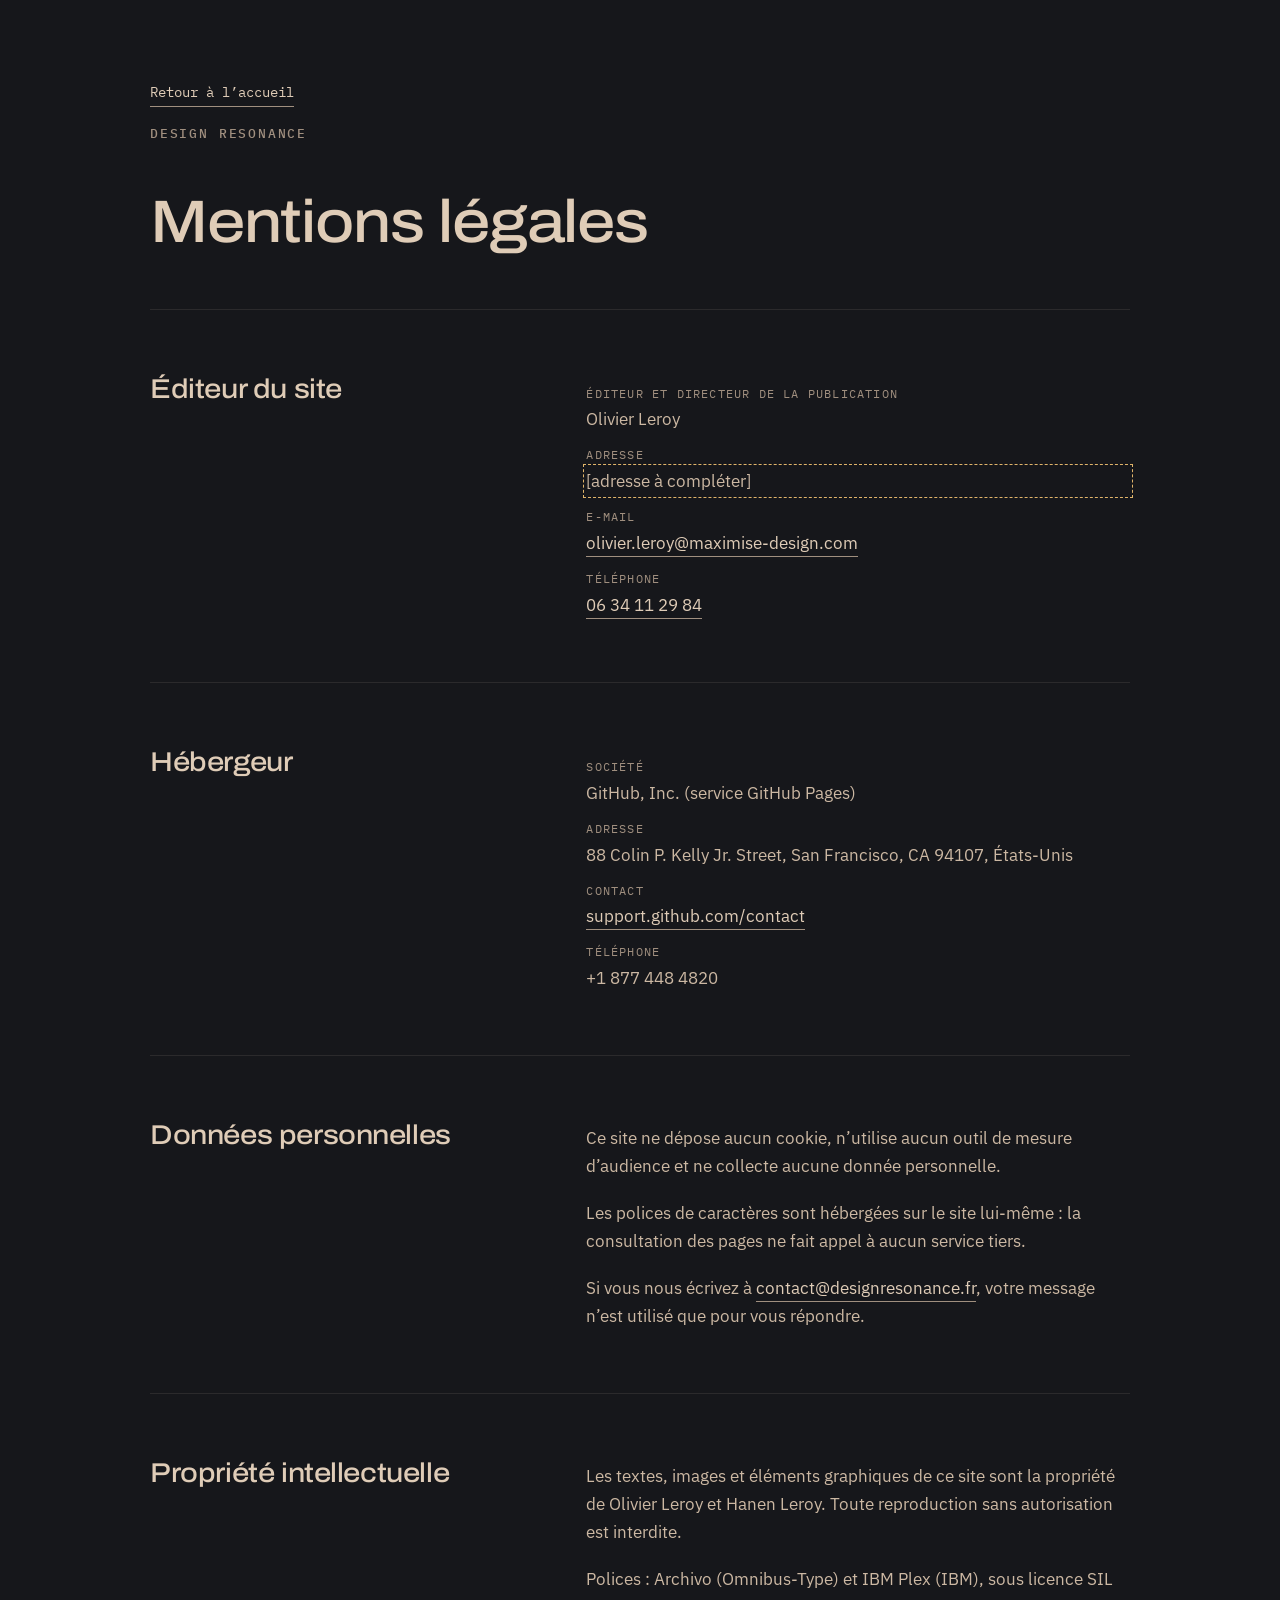
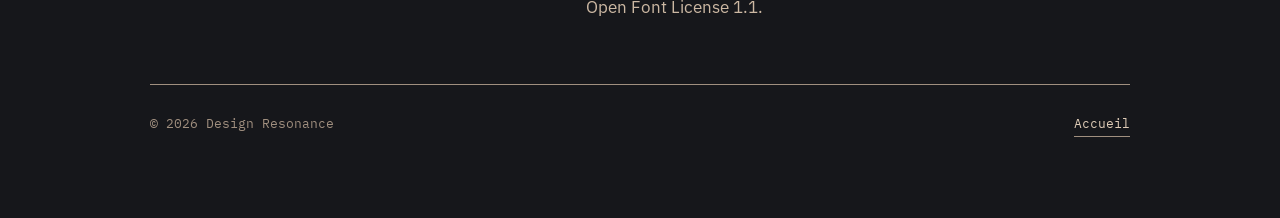
==== mentions-legales.html @ 807eea9f "Première version du site" ====
<!DOCTYPE html>
<html lang="fr">

<head>
  <meta charset="utf-8">
  <meta name="viewport" content="width=device-width, initial-scale=1">
  <title>Mentions légales — Design Resonance</title>
  <meta name="description" content="Mentions légales du site Design Resonance&nbsp;: éditeur, hébergeur, données personnelles et propriété intellectuelle.">
  <link rel="canonical" href="https://designresonance.fr/mentions-legales.html">
  <meta name="theme-color" content="#16171b">

  <link rel="icon" href="favicon.svg" type="image/svg+xml">
  <link rel="apple-touch-icon" href="apple-touch-icon.png">

  <link rel="preload" href="assets/fonts/archivo-expanded-500.woff2" as="font" type="font/woff2" crossorigin>
  <link rel="stylesheet" href="assets/site.css">
</head>

<body>
  <div class="container">
    <header class="page-header">
      <a href="./">Retour à l’accueil</a>
      <p class="supertitle">Design Resonance</p>
      <h1>Mentions légales</h1>
    </header>

    <main class="legal">
      <section class="stratum" aria-labelledby="editeur">
        <div class="stratum-header">
          <h2 id="editeur">Éditeur du site</h2>
        </div>
        <div class="stratum-body">
          <dl>
            <dt>Éditeur et directeur de la publication</dt>
            <dd>Olivier Leroy</dd>
            <dt>Adresse</dt>
            <dd data-todo="adresse-editeur">[adresse à compléter]</dd>
            <dt>E-mail</dt>
            <dd><a href="mailto:olivier.leroy@maximise-design.com">olivier.leroy@maximise-design.com</a></dd>
            <dt>Téléphone</dt>
            <dd><a href="tel:+33634112984">06&nbsp;34&nbsp;11&nbsp;29&nbsp;84</a></dd>
          </dl>
        </div>
      </section>

      <section class="stratum" aria-labelledby="hebergeur">
        <div class="stratum-header">
          <h2 id="hebergeur">Hébergeur</h2>
        </div>
        <div class="stratum-body">
          <dl>
            <dt>Société</dt>
            <dd>GitHub, Inc. (service GitHub Pages)</dd>
            <dt>Adresse</dt>
            <dd>88 Colin P. Kelly Jr. Street, San Francisco, CA 94107, États-Unis</dd>
            <dt>Contact</dt>
            <dd><a href="https://support.github.com/contact">support.github.com/contact</a></dd>
            <dt>Téléphone</dt>
            <dd>+1&nbsp;877&nbsp;448&nbsp;4820</dd>
          </dl>
        </div>
      </section>

      <section class="stratum" aria-labelledby="donnees">
        <div class="stratum-header">
          <h2 id="donnees">Données personnelles</h2>
        </div>
        <div class="stratum-body">
          <p>Ce site ne dépose aucun cookie, n’utilise aucun outil de mesure d’audience et ne collecte aucune donnée personnelle.</p>
          <p>Les polices de caractères sont hébergées sur le site lui-même&nbsp;: la consultation des pages ne fait appel à aucun service tiers.</p>
          <p>Si vous nous écrivez à <a href="mailto:contact@designresonance.fr">contact@designresonance.fr</a>, votre message n’est utilisé que pour vous répondre.</p>
        </div>
      </section>

      <section class="stratum" aria-labelledby="propriete">
        <div class="stratum-header">
          <h2 id="propriete">Propriété intellectuelle</h2>
        </div>
        <div class="stratum-body">
          <p>Les textes, images et éléments graphiques de ce site sont la propriété de Olivier Leroy et Hanen Leroy. Toute reproduction sans autorisation est interdite.</p>
          <p>Polices&nbsp;: Archivo (Omnibus-Type) et IBM Plex (IBM), sous licence SIL Open Font License 1.1.</p>
        </div>
      </section>
    </main>

    <footer class="site-footer">
      <span>© 2026 Design Resonance</span>
      <a href="./">Accueil</a>
    </footer>
  </div>
</body>

</html>
---- assets/site.css ----
/* Design Resonance — feuille de style commune
   Polices hébergées sur le site (licence SIL OFL 1.1, voir assets/fonts/). */

@font-face {
  font-family: "Archivo Expanded";
  src: url("fonts/archivo-expanded-500.woff2") format("woff2");
  font-weight: 500;
  font-style: normal;
  font-display: swap;
}
@font-face {
  font-family: "IBM Plex Sans";
  src: url("fonts/ibm-plex-sans-latin-400-normal.woff2") format("woff2");
  font-weight: 400;
  font-style: normal;
  font-display: swap;
}
@font-face {
  font-family: "IBM Plex Mono";
  src: url("fonts/ibm-plex-mono-latin-400-normal.woff2") format("woff2");
  font-weight: 400;
  font-style: normal;
  font-display: swap;
}
@font-face {
  font-family: "IBM Plex Mono";
  src: url("fonts/ibm-plex-mono-latin-500-normal.woff2") format("woff2");
  font-weight: 500;
  font-style: normal;
  font-display: swap;
}

:root {
  /* Fond mesuré sur le bord de l'image du cercle */
  --bg-night: #16171b;
  --bg-surface: #1e1f25;
  /* Sable : du plus lumineux au plus discret */
  --sand-bright: #dfccb7;
  --sand-body: #ccb8a3;
  --sand-muted: #a08f7f;
  --sand-line: #2b2a2c;
  --todo: #e0b46a;

  --font-display: "Archivo Expanded", "Archivo", "Helvetica Neue", Arial, sans-serif;
  --font-sans: "IBM Plex Sans", -apple-system, BlinkMacSystemFont, "Segoe UI", sans-serif;
  --font-mono: "IBM Plex Mono", ui-monospace, "SFMono-Regular", Menlo, monospace;

  color-scheme: dark;
}

*,
*::before,
*::after {
  box-sizing: border-box;
}

html {
  background-color: var(--bg-night);
  color: var(--sand-body);
  font-family: var(--font-sans);
  font-size: 16px;
  line-height: 1.65;
  -webkit-font-smoothing: antialiased;
  -moz-osx-font-smoothing: grayscale;
  -webkit-text-size-adjust: 100%;
  text-size-adjust: 100%;
}

body {
  margin: 0;
  min-height: 100vh;
  padding: 0 24px;
  background-color: var(--bg-night);
  overflow-x: hidden;
}

h1, h2, h3, p, ul, ol, dl, dd, figure {
  margin: 0;
  padding: 0;
}

ul, ol {
  list-style: none;
}

img {
  display: block;
  max-width: 100%;
  height: auto;
}

a {
  color: var(--sand-bright);
  text-decoration: none;
  border-bottom: 1px solid var(--sand-muted);
  padding-bottom: 2px;
  transition: border-color 0.15s ease, background-color 0.15s ease;
}

a:hover,
a:focus-visible {
  border-bottom-color: var(--sand-bright);
  background-color: var(--bg-surface);
}

a:focus-visible {
  outline: 2px solid var(--sand-bright);
  outline-offset: 3px;
}

.skip-link {
  position: absolute;
  left: 16px;
  top: -60px;
  z-index: 10;
  padding: 8px 12px;
  background: var(--bg-surface);
  font-family: var(--font-mono);
  font-size: 0.875rem;
}

.skip-link:focus {
  top: 16px;
}

.container {
  max-width: 980px;
  margin: 0 auto;
}

/* ---------- En-tête ---------- */

.hero {
  padding: clamp(16px, 4vh, 48px) 0 clamp(64px, 11vh, 112px);
  display: flex;
  flex-direction: column;
  align-items: center;
  text-align: center;
}

.ring-stage {
  width: 100%;
  max-width: 880px;
  margin: 0 auto clamp(20px, 4vh, 44px);
  /* Le fondu vers la nuit de la page est intégré à l'image : ses bords ont
     exactement la couleur de --bg-night, sans masque CSS (qui créait des
     anneaux d'arrondi visibles). */
}

.ring-stage img {
  width: 100%;
  height: auto;
}

/* Sur téléphone, le cercle est agrandi : le halo tient dans les 2/3
   centraux de l'image, les marges vides sortent de l'écran. */
@media (max-width: 600px) {
  .ring-stage {
    overflow: hidden;
  }

  .ring-stage img {
    width: 150%;
    max-width: none;
    margin-left: -25%;
  }
}

.supertitle {
  font-family: var(--font-mono);
  font-size: 0.8125rem;
  font-weight: 500;
  text-transform: uppercase;
  letter-spacing: 0.14em;
  color: var(--sand-muted);
  margin-bottom: 20px;
}

h1 {
  font-family: var(--font-display);
  font-weight: 500;
  font-size: clamp(2rem, 5vw, 3.75rem);
  line-height: 1.1;
  letter-spacing: -0.02em;
  color: var(--sand-bright);
  margin-bottom: 24px;
  max-width: 16ch;
  text-wrap: balance;
}

.subtitle {
  font-size: clamp(1.0625rem, 1.9vw, 1.3125rem);
  line-height: 1.55;
  color: var(--sand-body);
  max-width: 46ch;
  text-wrap: pretty;
}

/* ---------- Strates ---------- */

.stratum {
  border-top: 1px solid var(--sand-line);
  padding: clamp(44px, 7vh, 80px) 0;
  display: grid;
  grid-template-columns: minmax(0, 1fr);
  gap: 20px;
}

@media (min-width: 768px) {
  .stratum {
    grid-template-columns: minmax(0, 5fr) minmax(0, 7fr);
    gap: 48px;
    align-items: baseline;
  }
}

.stratum-header {
  display: flex;
  flex-direction: column;
  gap: 10px;
}

.index-mark {
  font-family: var(--font-mono);
  font-size: 0.75rem;
  color: var(--sand-muted);
  letter-spacing: 0.06em;
}

h2 {
  font-family: var(--font-display);
  font-weight: 500;
  font-size: clamp(1.3rem, 2.3vw, 1.7rem);
  line-height: 1.22;
  letter-spacing: -0.015em;
  color: var(--sand-bright);
  text-wrap: balance;
}

.stratum-body {
  font-size: 1.0625rem;
  color: var(--sand-body);
  max-width: 58ch;
  display: flex;
  flex-direction: column;
  gap: 1.1em;
}

.stratum-body p {
  text-wrap: pretty;
}

.label {
  font-family: var(--font-mono);
  font-size: 0.75rem;
  font-weight: 500;
  text-transform: uppercase;
  letter-spacing: 0.12em;
  color: var(--sand-muted);
}

/* Binôme */
.people {
  display: grid;
  grid-template-columns: minmax(0, 1fr);
  gap: 20px;
  margin-top: 0.4em;
}

@media (min-width: 560px) {
  .people {
    grid-template-columns: repeat(2, minmax(0, 1fr));
  }
}

.person {
  border-left: 1px solid var(--sand-line);
  padding-left: 16px;
  display: flex;
  flex-direction: column;
  gap: 4px;
}

.person-name {
  font-family: var(--font-display);
  font-weight: 500;
  font-size: 1.0625rem;
  color: var(--sand-bright);
}

.person-role {
  font-size: 0.9375rem;
}

.person a {
  align-self: flex-start;
  font-family: var(--font-mono);
  font-size: 0.875rem;
  margin-top: 4px;
}

/* Carnet d'atelier */
.episodes {
  display: flex;
  flex-direction: column;
  gap: 12px;
}

.episode {
  display: flex;
  flex-direction: column;
  gap: 4px;
  padding: 16px 0;
  border-top: 1px solid var(--sand-line);
  border-bottom: 1px solid var(--sand-line);
}

.episode-title {
  font-family: var(--font-display);
  font-weight: 500;
  font-size: 1.125rem;
  line-height: 1.3;
  color: var(--sand-bright);
}

.episode-meta {
  font-family: var(--font-mono);
  font-size: 0.8125rem;
  color: var(--sand-muted);
}

.episode a {
  align-self: flex-start;
  font-family: var(--font-mono);
  font-size: 0.875rem;
  margin-top: 6px;
}

.next {
  display: flex;
  flex-direction: column;
  gap: 6px;
}

.next p:last-child {
  color: var(--sand-bright);
}

/* Contact */
.contact-links {
  display: flex;
  flex-direction: column;
  align-items: flex-start;
  gap: 12px;
  font-family: var(--font-mono);
  font-size: 0.9375rem;
}

/* Pied de page */
.site-footer {
  border-top: 1px solid var(--sand-muted);
  padding: 28px 0 clamp(48px, 9vh, 88px);
  display: flex;
  flex-wrap: wrap;
  justify-content: space-between;
  gap: 12px 24px;
  font-family: var(--font-mono);
  font-size: 0.8125rem;
  color: var(--sand-muted);
}

/* Pages secondaires */
.page-header {
  padding: clamp(40px, 9vh, 96px) 0 clamp(32px, 6vh, 56px);
  display: flex;
  flex-direction: column;
  gap: 16px;
}

.page-header a {
  align-self: flex-start;
  font-family: var(--font-mono);
  font-size: 0.875rem;
}

.page-header h1 {
  max-width: none;
  margin: 8px 0 0;
}

.legal dl {
  display: grid;
  grid-template-columns: minmax(0, 1fr);
  gap: 2px 0;
}

.legal dt {
  font-family: var(--font-mono);
  font-size: 0.75rem;
  text-transform: uppercase;
  letter-spacing: 0.1em;
  color: var(--sand-muted);
  margin-top: 10px;
}

.legal dt:first-child {
  margin-top: 0;
}

.legal dd {
  color: var(--sand-body);
}

/* Espaces réservés à compléter avant publication */
[data-todo] {
  color: var(--todo);
  outline: 1px dashed var(--todo);
  outline-offset: 2px;
}

@media (max-width: 480px) {
  body {
    padding: 0 16px;
  }
}

@media (prefers-reduced-motion: reduce) {
  * {
    transition: none !important;
  }
}
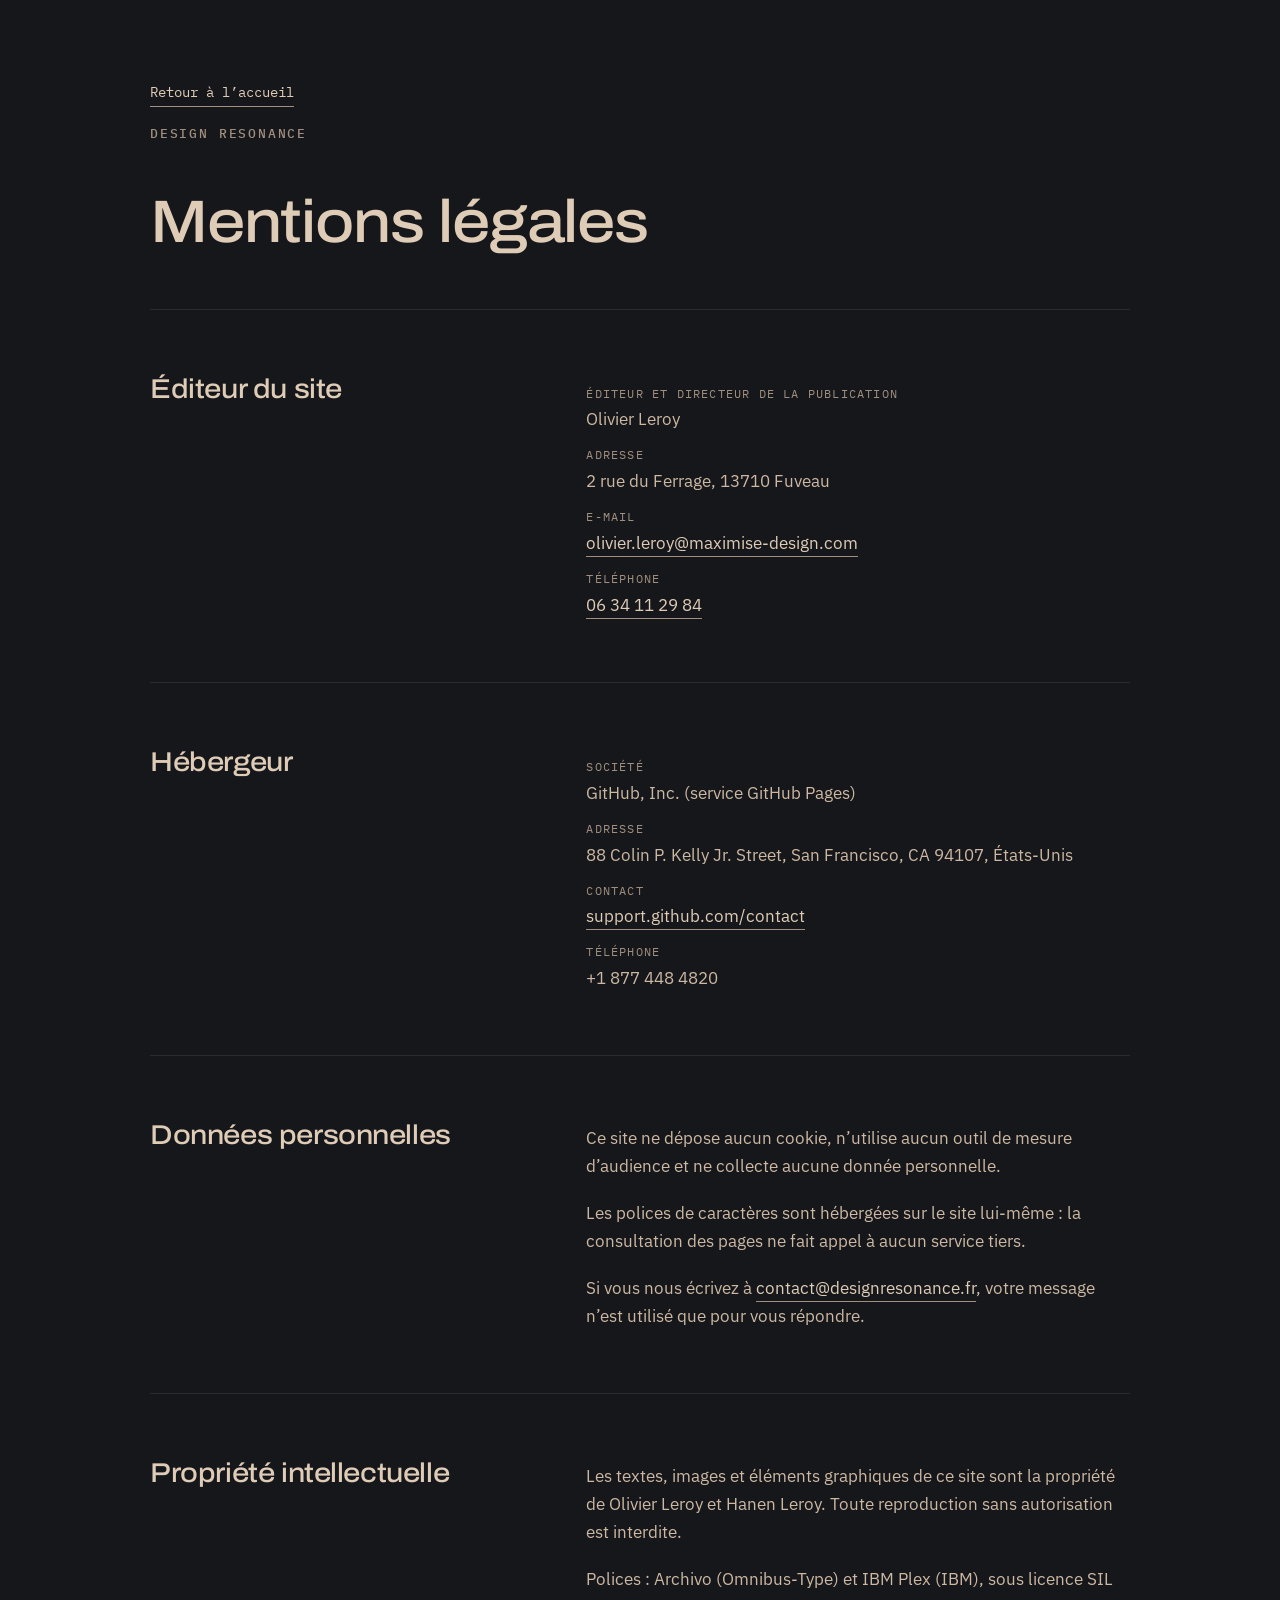
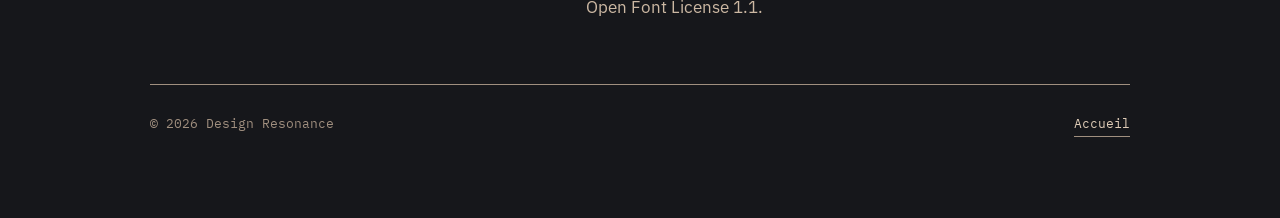
==== commit 4e0a003d: "Mentions légales complètes" ====
--- a/mentions-legales.html
+++ b/mentions-legales.html
@@ -34,7 +34,7 @@
             <dt>Éditeur et directeur de la publication</dt>
             <dd>Olivier Leroy</dd>
             <dt>Adresse</dt>
-            <dd data-todo="adresse-editeur">[adresse à compléter]</dd>
+            <dd>2 rue du Ferrage, 13710&nbsp;Fuveau</dd>
             <dt>E-mail</dt>
             <dd><a href="mailto:olivier.leroy@maximise-design.com">olivier.leroy@maximise-design.com</a></dd>
             <dt>Téléphone</dt>
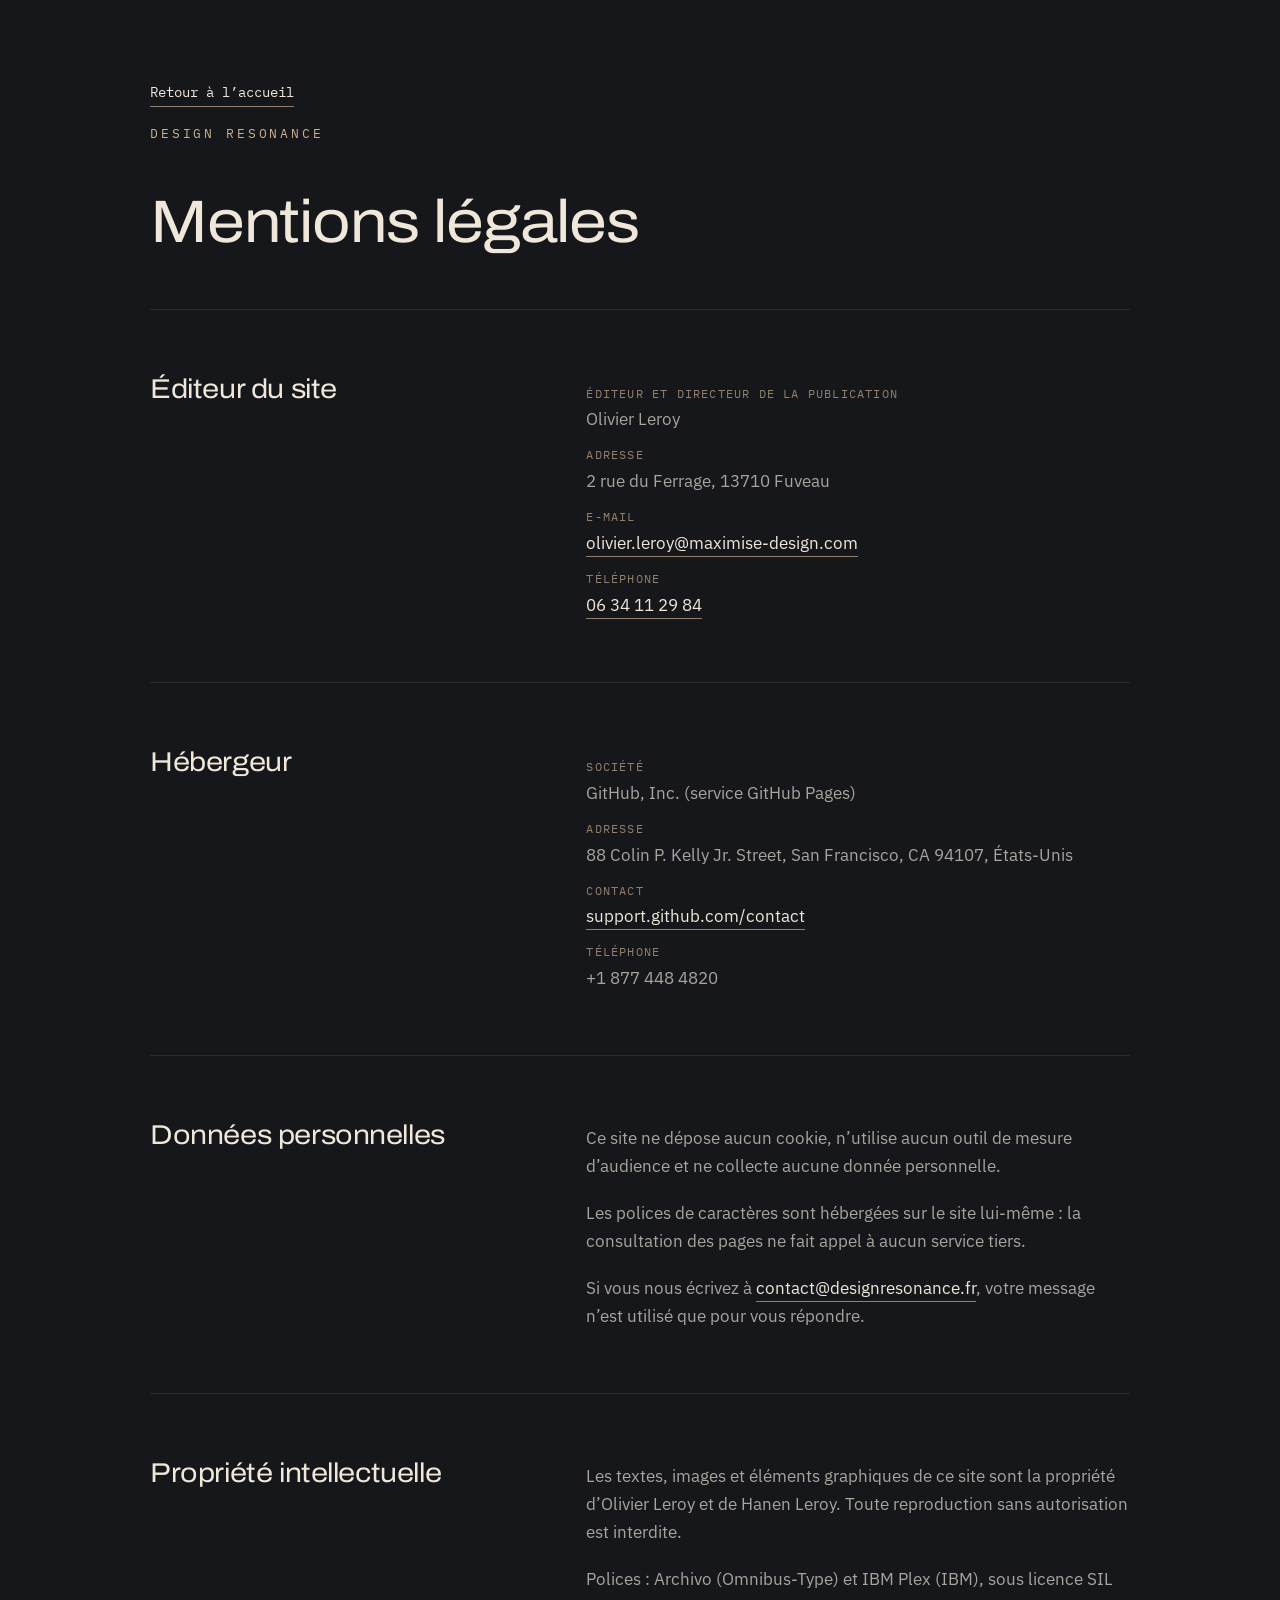
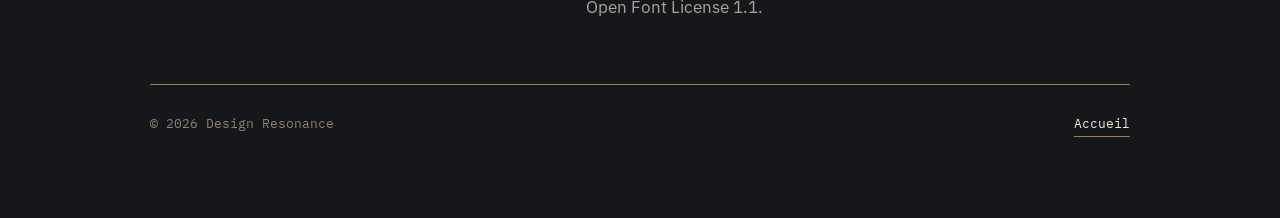
==== commit f07b8889: "Direction A : palette du halo et titres allégés" ====
--- a/mentions-legales.html
+++ b/mentions-legales.html
@@ -12,7 +12,7 @@
   <link rel="icon" href="favicon.svg" type="image/svg+xml">
   <link rel="apple-touch-icon" href="apple-touch-icon.png">
 
-  <link rel="preload" href="assets/fonts/archivo-expanded-500.woff2" as="font" type="font/woff2" crossorigin>
+  <link rel="preload" href="assets/fonts/archivo-expanded-400.woff2" as="font" type="font/woff2" crossorigin>
   <link rel="stylesheet" href="assets/site.css">
 </head>
 
@@ -77,7 +77,7 @@
           <h2 id="propriete">Propriété intellectuelle</h2>
         </div>
         <div class="stratum-body">
-          <p>Les textes, images et éléments graphiques de ce site sont la propriété de Olivier Leroy et Hanen Leroy. Toute reproduction sans autorisation est interdite.</p>
+          <p>Les textes, images et éléments graphiques de ce site sont la propriété d’Olivier Leroy et de Hanen Leroy. Toute reproduction sans autorisation est interdite.</p>
           <p>Polices&nbsp;: Archivo (Omnibus-Type) et IBM Plex (IBM), sous licence SIL Open Font License 1.1.</p>
         </div>
       </section>
--- a/assets/site.css
+++ b/assets/site.css
@@ -429,3 +429,23 @@
     transition: none !important;
   }
 }
+
+/* ===== Variante A : site actuel + emprunts à Argon ===== */
+@font-face {
+  font-family: "Archivo Expanded";
+  src: url("fonts/archivo-expanded-400.woff2") format("woff2");
+  font-weight: 400;
+  font-style: normal;
+  font-display: swap;
+}
+:root {
+  --sand-bright: #efe7da;   /* titres, noms : éclat du halo */
+  --sand-body: #a8a49e;     /* texte courant : pierre */
+  --accent: #c8b094;        /* surtitres, repères : ocre grès */
+  --sand-muted: #92806e;    /* secondaire : taupe éclairci (4,7:1) */
+}
+h1, h2, .person-name, .episode-title { font-weight: 400; }
+.subtitle { color: #c7beb2; }
+.supertitle { letter-spacing: 0.22em; color: var(--accent); font-weight: 400; }
+.index-mark, .label { color: var(--accent); letter-spacing: 0.16em; }
+a:hover, a:focus-visible { border-bottom-color: var(--accent); }
